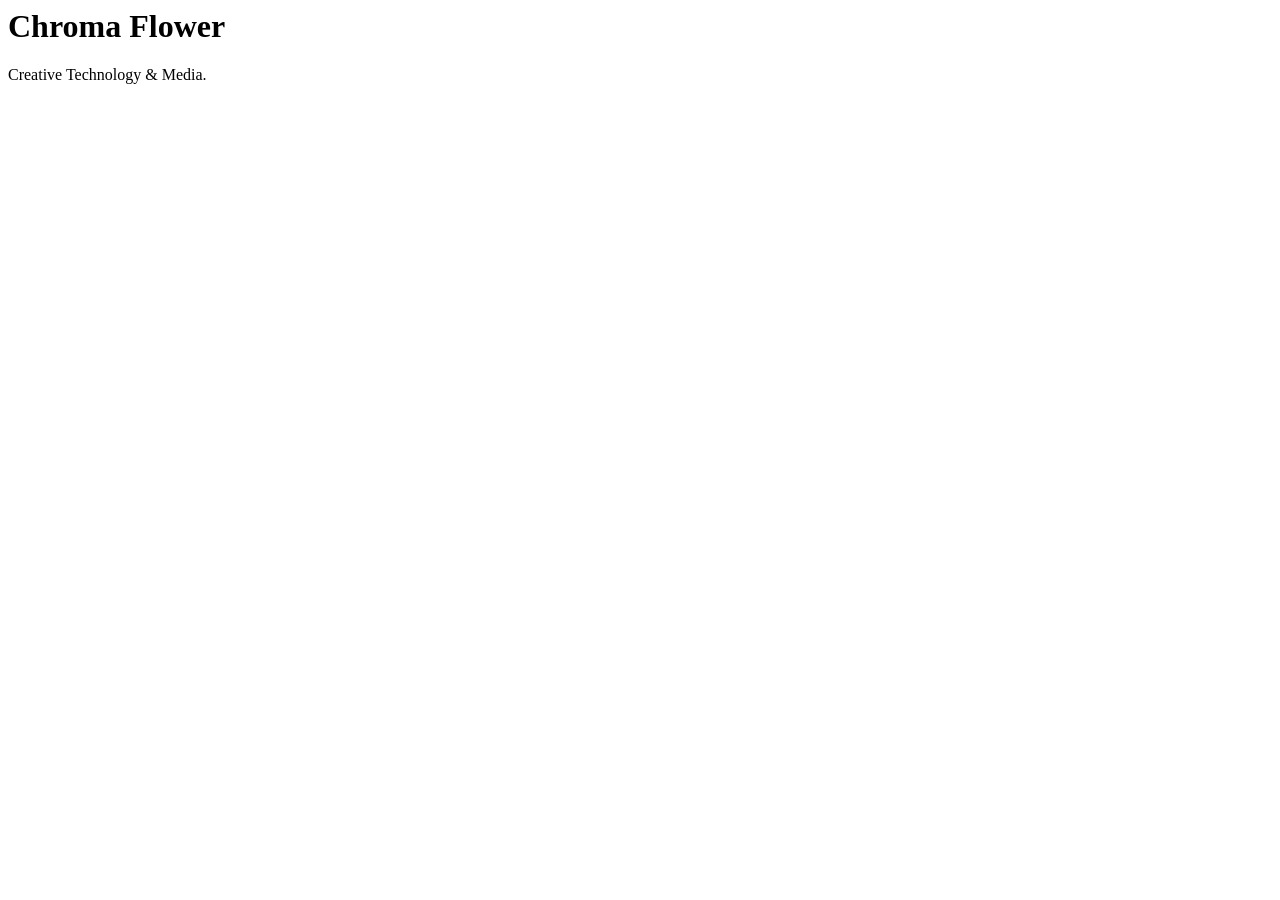
==== index.html @ 75f518b6 "Add files via upload" ====
<head>
  <meta charset="UTF-8">
  <meta name="viewport" content="width=device-width, initial-scale=1.0">
  <title>Chroma Flower</title>
  <link rel="icon" href="assets/images/favicon.ico">
  <link rel="stylesheet" href="css/style.css">
</head>

<body>

  <main>
    <h1>Chroma Flower</h1>
    <p>Creative Technology & Media.</p>
  </main>

  <script src="js/main.js"></script>
</body>
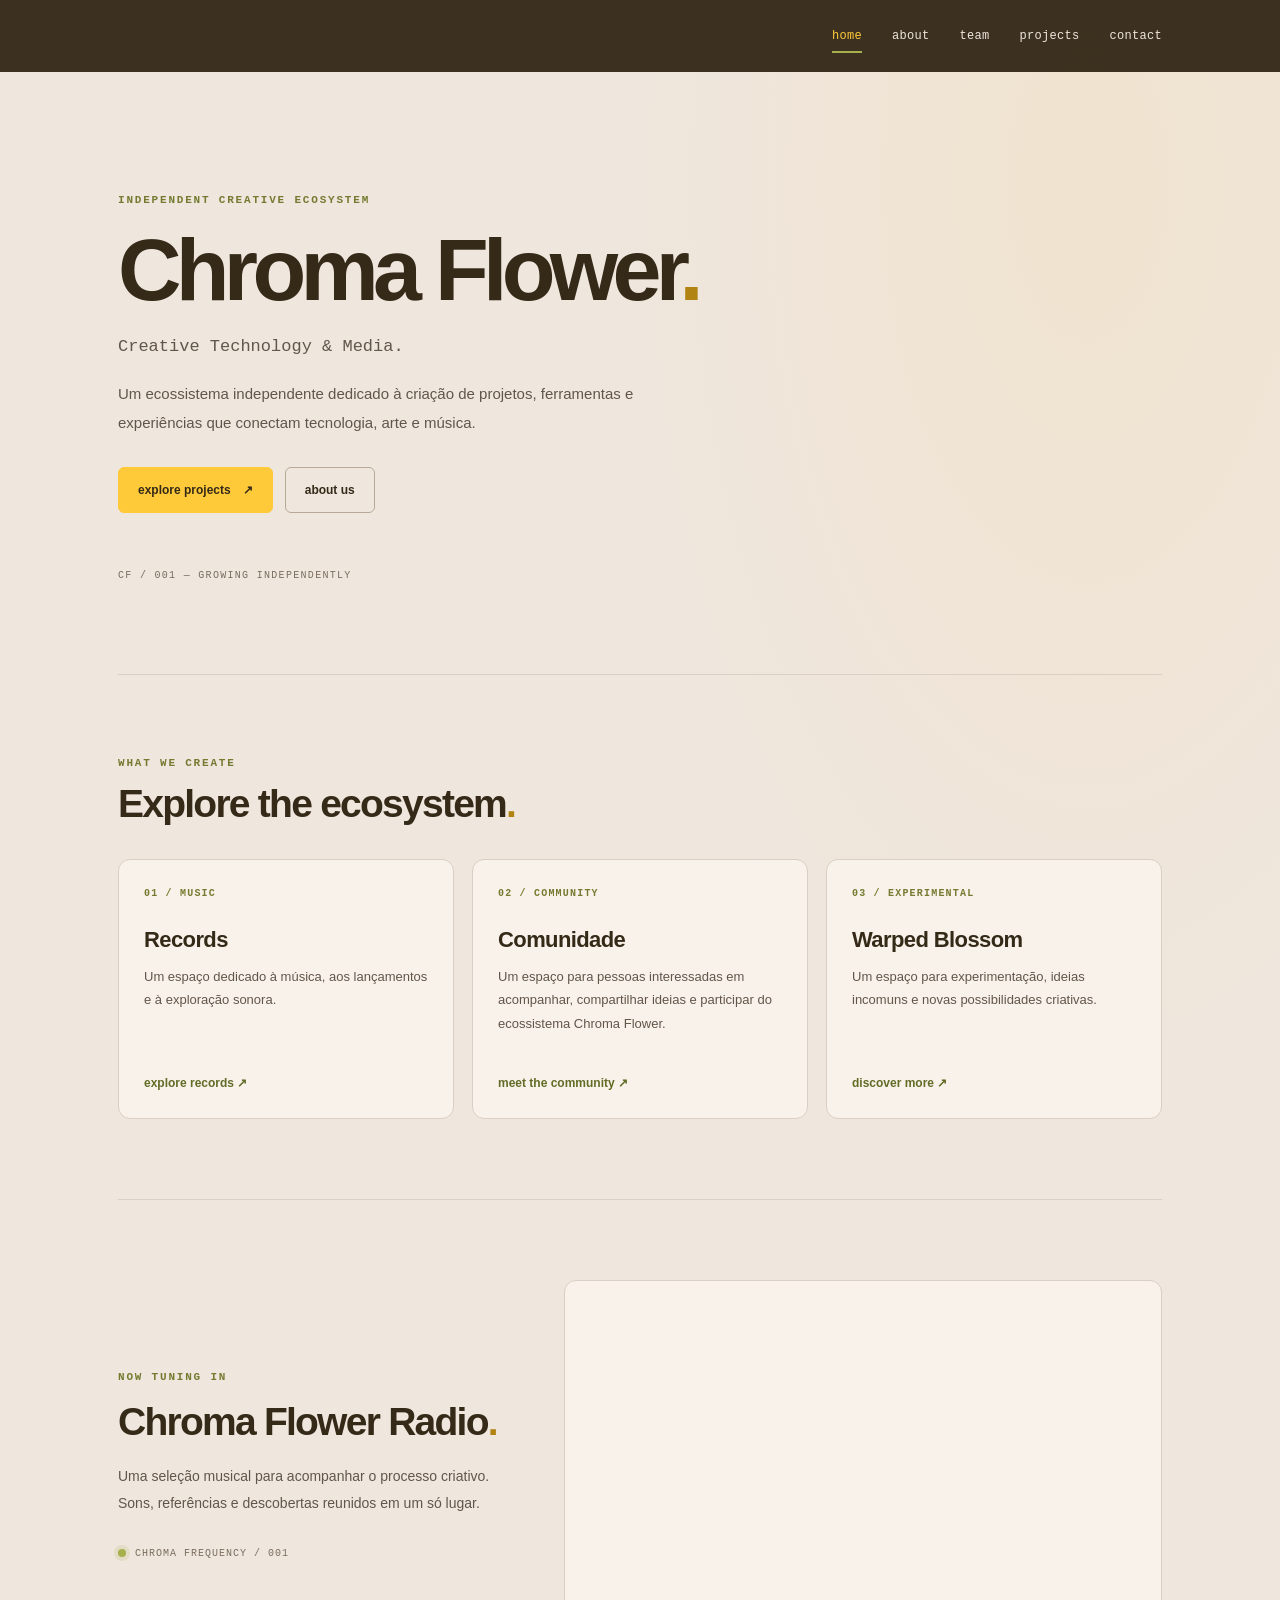
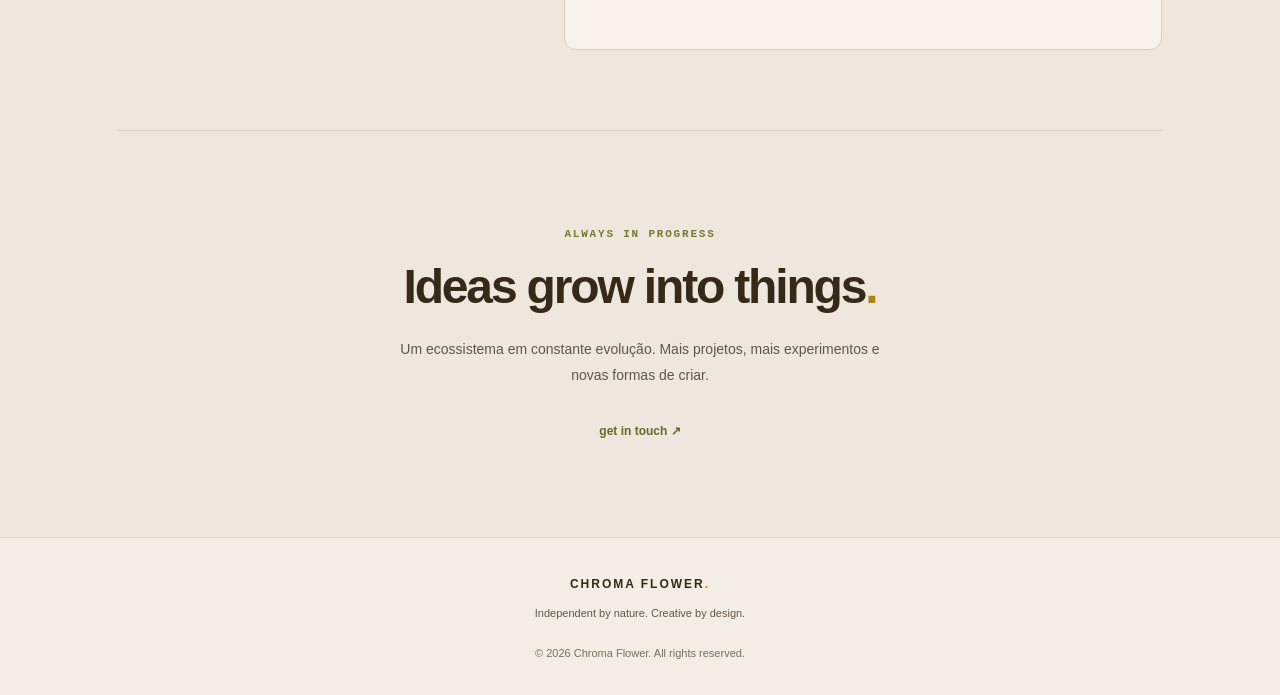
==== commit 097aaa31: "Add files via upload" ====
--- a/index.html
+++ b/index.html
@@ -1,17 +1,235 @@
+
+<!DOCTYPE html>
+<html lang="pt-BR">
+
 <head>
   <meta charset="UTF-8">
   <meta name="viewport" content="width=device-width, initial-scale=1.0">
+
+  <meta
+    name="description"
+    content="Chroma Flower — um ecossistema independente de tecnologia criativa, música, design e experimentação digital."
+  >
+
+  <meta name="theme-color" content="#111210">
+
   <title>Chroma Flower</title>
-  <link rel="icon" href="assets/images/favicon.ico">
-  <link rel="stylesheet" href="css/style.css">
+
+  <link rel="icon" href="assets/img/favicon.ico">
+  <link rel="stylesheet" href="style.css">
+
 </head>
 
 <body>
 
+  <!-- Header -->
+  <header class="header">
+    <nav class="header-nav" aria-label="Navegação principal">
+
+      <a href="index.html" aria-current="page">home</a>
+      <a href="pages/about.html">about</a>
+      <a href="pages/team.html">team</a>
+      <a href="pages/projects.html">projects</a>
+      <a href="pages/contact.html">contact</a>
+
+    </nav>
+  </header>
+
   <main>
-    <h1>Chroma Flower</h1>
-    <p>Creative Technology & Media.</p>
+
+    <!-- Hero -->
+    <section class="hero" aria-labelledby="hero-title">
+
+      <p class="eyebrow">
+        INDEPENDENT CREATIVE ECOSYSTEM
+      </p>
+
+      <h1 id="hero-title">
+        Chroma Flower<span class="accent">.</span>
+      </h1>
+
+      <p class="hero-subtitle">
+        Creative Technology & Media.
+      </p>
+
+      <p class="hero-description">
+        Um ecossistema independente dedicado à criação de projetos,
+        ferramentas e experiências que conectam tecnologia, arte e música.
+      </p>
+
+      <div class="hero-actions">
+
+        <a class="button button-primary" href="pages/projects.html">
+          explore projects <span aria-hidden="true">↗</span>
+        </a>
+
+        <a class="button button-secondary" href="pages/about.html">
+          about us
+        </a>
+
+      </div>
+
+      <p class="hero-index">
+        CF / 001 — GROWING INDEPENDENTLY
+      </p>
+
+    </section>
+
+
+    <!-- Featured projects -->
+    <section class="projects-section" aria-labelledby="projects-title">
+
+      <div class="section-heading">
+
+        <div>
+          <p class="eyebrow">WHAT WE CREATE</p>
+          <h2 id="projects-title">Explore the ecosystem<span class="accent">.</span></h2>
+        </div>
+
+      </div>
+
+
+      <div class="project-grid">
+
+        <!-- Records -->
+        <article class="project-card">
+
+          <p class="project-number">01 / MUSIC</p>
+
+          <h3>Records</h3>
+
+          <p>
+            Um espaço dedicado à música, aos lançamentos e à exploração sonora.
+          </p>
+
+          <a href="pages/records.html" class="project-link">
+            explore records ↗
+          </a>
+
+        </article>
+
+
+        <!-- Community -->
+        <article class="project-card">
+
+          <p class="project-number">02 / COMMUNITY</p>
+
+          <h3>Comunidade</h3>
+
+          <p>
+            Um espaço para pessoas interessadas em acompanhar, compartilhar
+            ideias e participar do ecossistema Chroma Flower.
+          </p>
+
+          <a href="pages/community.html" class="project-link">
+            meet the community ↗
+          </a>
+
+        </article>
+
+
+        <!-- Warped Blossom -->
+        <article class="project-card">
+
+          <p class="project-number">03 / EXPERIMENTAL</p>
+
+          <h3>Warped Blossom</h3>
+
+          <p>
+            Um espaço para experimentação, ideias incomuns e novas
+            possibilidades criativas.
+          </p>
+
+          <a href="pages/warped-blossom.html" class="project-link">
+            discover more ↗
+          </a>
+
+        </article>
+
+      </div>
+
+    </section>
+
+
+    <!-- Chroma Flower Radio -->
+    <section class="radio-section" id="radio" aria-labelledby="radio-title">
+
+      <div class="radio-info">
+
+        <p class="eyebrow">NOW TUNING IN</p>
+
+        <h2 id="radio-title">
+          Chroma Flower Radio<span class="accent">.</span>
+        </h2>
+
+        <p>
+          Uma seleção musical para acompanhar o processo criativo.
+          Sons, referências e descobertas reunidos em um só lugar.
+        </p>
+
+        <p class="radio-status">
+          <span class="status-indicator" aria-hidden="true"></span>
+          CHROMA FREQUENCY / 001
+        </p>
+
+      </div>
+
+      <div class="radio-player">
+
+        <iframe
+          title="Playlist Chroma Flower Radio no Spotify"
+          src="https://open.spotify.com/embed/playlist/3YrA1XNUunXgZPI41NDN0v?utm_source=generator"
+          width="100%"
+          height="352"
+          style="border: 0; border-radius: 12px;"
+          allow="autoplay; clipboard-write; encrypted-media; fullscreen; picture-in-picture"
+          loading="lazy"
+          allowfullscreen>
+        </iframe>
+
+      </div>
+
+    </section>
+
+
+    <!-- Closing statement -->
+    <section class="closing-section">
+
+      <p class="eyebrow">ALWAYS IN PROGRESS</p>
+
+      <h2>
+        Ideas grow into things<span class="accent">.</span>
+      </h2>
+
+      <p>
+        Um ecossistema em constante evolução. Mais projetos, mais
+        experimentos e novas formas de criar.
+      </p>
+
+      <a class="text-link" href="pages/contact.html">
+        get in touch ↗
+      </a>
+
+    </section>
+
   </main>
 
+  <footer class="footer">
+
+    <a class="footer-brand" href="index.html">
+      CHROMA FLOWER<span class="accent">.</span>
+    </a>
+
+    <p>Independent by nature. Creative by design.</p>
+
+    <p class="footer-copy">
+      © 2026 Chroma Flower. All rights reserved.
+    </p>
+
+  </footer>
+
+
   <script src="js/main.js"></script>
-</body>+
+</body>
+</html>
--- a/style.css
+++ b/style.css
@@ -0,0 +1,790 @@
+
+:root {
+  color-scheme: light;
+
+  /* Brand palette */
+  --bg: #EFE6DE;
+  --surface: #F8F2EA;
+  --surface-hover: #F2D98D;
+
+  --yellow: #FFCA39;
+  --orange: #FFAF59;
+  --olive: #A5B04B;
+  --soft-yellow: #F2D98D;
+  --petal: #EFE6DE;
+
+  /* Typography */
+  --text: #352A18;
+  --muted: #62564B;
+  --subtle: #7A6D5E;
+
+  /* Interface */
+  --border: #D9CFC4;
+  --border-strong: #B9AA95;
+
+  /* Layout */
+  --container: 1100px;
+  --page-padding: 28px;
+
+  /* Shape */
+  --radius-sm: 6px;
+  --radius-md: 12px;
+  --radius-lg: 18px;
+
+  /* Motion */
+  --transition: 180ms ease;
+}
+
+
+/* 02. Reset and base */
+
+* {
+  box-sizing: border-box;
+}
+
+html {
+  scroll-behavior: smooth;
+  scroll-padding-top: 90px;
+}
+
+body {
+  min-width: 320px;
+  margin: 0;
+
+  background:
+    radial-gradient(
+      ellipse at 85% 8%,
+      rgba(255, 202, 57, 0.09),
+      transparent 32%
+    ),
+    var(--bg);
+
+  color: var(--text);
+
+  font-family:
+    Inter,
+    "Segoe UI",
+    Arial,
+    sans-serif;
+
+  font-size: 15px;
+  line-height: 1.7;
+
+  -webkit-font-smoothing: antialiased;
+  text-rendering: optimizeLegibility;
+}
+
+::selection {
+  background: var(--yellow);
+  color: var(--text);
+}
+
+img,
+svg,
+iframe {
+  max-width: 100%;
+}
+
+img {
+  display: block;
+  height: auto;
+}
+
+a {
+  color: inherit;
+  text-decoration: none;
+}
+
+a:focus-visible {
+  outline: 3px solid var(--olive);
+  outline-offset: 5px;
+  border-radius: 3px;
+}
+
+button,
+input,
+textarea,
+select {
+  font: inherit;
+}
+
+button,
+a {
+  -webkit-tap-highlight-color: transparent;
+}
+
+h1,
+h2,
+h3,
+p {
+  overflow-wrap: break-word;
+}
+
+h1,
+h2,
+h3 {
+  color: var(--text);
+}
+
+h1,
+h2,
+h3,
+p {
+  margin-top: 0;
+}
+
+.accent {
+  color: #B18313;
+}
+
+
+/* 03. Header and navigation */
+
+.header {
+  position: sticky;
+  top: 0;
+  z-index: 100;
+  background: rgba(53, 42, 24, 0.96);
+  backdrop-filter: blur(12px);
+  border-bottom: none;
+}
+
+.header-nav {
+  width: min(100%, var(--container));
+  min-height: 72px;
+
+  margin-inline: auto;
+  padding: 12px var(--page-padding);
+
+  display: flex;
+  align-items: center;
+  justify-content: flex-end;
+  flex-wrap: wrap;
+  gap: 8px 30px;
+}
+
+.header-nav a {
+  position: relative;
+
+  padding: 7px 0;
+
+  color: var(--muted);
+  font-family: monospace;
+  font-size: 12px;
+  letter-spacing: 0.3px;
+
+  transition: color var(--transition);
+}
+
+.header-nav a::after {
+  content: "";
+
+  position: absolute;
+  left: 0;
+  bottom: 0;
+
+  width: 100%;
+  height: 2px;
+
+  background: var(--olive);
+
+  transform: scaleX(0);
+  transform-origin: left;
+
+  transition: transform var(--transition);
+}
+
+.header-nav a:hover,
+.header-nav a[aria-current="page"] {
+  color: var(--text);
+}
+
+.header-nav a:hover::after,
+.header-nav a[aria-current="page"]::after {
+  transform: scaleX(1);
+}
+
+.header-nav a {
+  color: #EFE6DE;
+  transition: color 180ms ease;
+}
+
+.header-nav a:hover,
+.header-nav a[aria-current="page"] {
+  color: #FFCA39;
+}
+
+
+/* 04. Main layout */
+
+main {
+  width: min(100%, var(--container));
+  margin-inline: auto;
+  padding-inline: var(--page-padding);
+}
+
+.eyebrow {
+  margin-bottom: 14px;
+
+  color: #747B30;
+  font-family: monospace;
+  font-size: 11px;
+  font-weight: 600;
+  letter-spacing: 1.8px;
+  line-height: 1.6;
+  text-transform: uppercase;
+}
+
+
+/* 05. Hero */
+
+.hero {
+  position: relative;
+  isolation: isolate;
+
+  padding: 120px 0 90px;
+
+  border-bottom: 1px solid var(--border);
+}
+
+.hero h1 {
+  max-width: 850px;
+  margin: 14px 0 18px;
+
+  font-size: clamp(44px, 8vw, 88px);
+  font-weight: 750;
+  line-height: 1.04;
+  letter-spacing: -0.065em;
+}
+
+.hero-subtitle {
+  margin-bottom: 18px;
+
+  color: var(--muted);
+  font-family: monospace;
+  font-size: clamp(14px, 2vw, 17px);
+}
+
+.hero-description {
+  max-width: 570px;
+  margin-bottom: 0;
+
+  color: var(--muted);
+  font-size: 15px;
+  line-height: 1.9;
+}
+
+.hero-actions {
+  display: flex;
+  flex-wrap: wrap;
+  align-items: center;
+  gap: 12px;
+
+  margin-top: 30px;
+}
+
+.hero-index {
+  margin: 54px 0 0;
+
+  color: var(--subtle);
+  font-family: monospace;
+  font-size: 10px;
+  letter-spacing: 1.3px;
+}
+
+
+/* 06. Buttons */
+
+.button {
+  display: inline-flex;
+  align-items: center;
+  justify-content: center;
+  gap: 12px;
+
+  min-height: 46px;
+  padding: 11px 19px;
+
+  border: 1px solid var(--border-strong);
+  border-radius: var(--radius-sm);
+
+  font-size: 12px;
+  font-weight: 600;
+  line-height: 1.4;
+
+  transition:
+    background var(--transition),
+    color var(--transition),
+    border-color var(--transition),
+    transform var(--transition);
+}
+
+.button-primary {
+  background: var(--yellow);
+  color: var(--text);
+  border-color: var(--yellow);
+}
+
+.button-primary:hover {
+  background: var(--orange);
+  border-color: var(--orange);
+  transform: translateY(-2px);
+}
+
+.button-secondary {
+  background: transparent;
+  color: var(--text);
+}
+
+.button-secondary:hover {
+  background: var(--surface);
+  border-color: var(--olive);
+  transform: translateY(-2px);
+}
+
+
+/* 07. Section headings */
+
+.projects-section {
+  padding: 80px 0;
+  border-bottom: 1px solid var(--border);
+}
+
+.section-heading {
+  display: flex;
+  align-items: flex-end;
+  justify-content: space-between;
+  gap: 24px;
+
+  margin-bottom: 32px;
+}
+
+.section-heading .eyebrow {
+  margin-bottom: 8px;
+}
+
+.section-heading h2,
+.radio-info h2,
+.closing-section h2 {
+  margin: 0;
+
+  font-size: clamp(27px, 4vw, 39px);
+  font-weight: 700;
+  line-height: 1.2;
+  letter-spacing: -0.045em;
+}
+
+
+/* 08. Project cards */
+
+.project-grid {
+  display: grid;
+  grid-template-columns: repeat(3, minmax(0, 1fr));
+  gap: 18px;
+}
+
+.project-card {
+  position: relative;
+
+  display: flex;
+  flex-direction: column;
+  align-items: flex-start;
+
+  min-width: 0;
+  min-height: 260px;
+  padding: 25px;
+
+  background: var(--surface);
+  border: 1px solid var(--border);
+  border-radius: var(--radius-md);
+
+  transition:
+    background var(--transition),
+    border-color var(--transition),
+    box-shadow var(--transition),
+    transform var(--transition);
+}
+
+.project-card:hover {
+  background: var(--surface-hover);
+  border-color: var(--olive);
+
+  box-shadow: 0 12px 28px rgba(53, 42, 24, 0.06);
+
+  transform: translateY(-4px);
+}
+
+.project-number {
+  margin-bottom: 24px;
+
+  color: #747B30;
+  font-family: monospace;
+  font-size: 10px;
+  font-weight: 600;
+  letter-spacing: 1.2px;
+}
+
+.project-card h3 {
+  margin-bottom: 10px;
+
+  font-size: 22px;
+  font-weight: 700;
+  line-height: 1.3;
+  letter-spacing: -0.6px;
+}
+
+.project-card > p:not(.project-number) {
+  margin-bottom: 18px;
+
+  color: var(--muted);
+  font-size: 13px;
+  line-height: 1.8;
+}
+
+.project-link {
+  display: inline-flex;
+  align-items: center;
+  gap: 7px;
+
+  margin-top: auto;
+  padding-top: 12px;
+
+  color: #626C27;
+  font-size: 12px;
+  font-weight: 700;
+
+  transition:
+    color var(--transition),
+    gap var(--transition);
+}
+
+.project-link:hover {
+  color: #815019;
+  gap: 11px;
+}
+
+
+/* 09. Text links */
+
+.text-link {
+  display: inline-flex;
+  align-items: center;
+  gap: 8px;
+
+  color: #626C27;
+  font-size: 12px;
+  font-weight: 700;
+
+  transition:
+    color var(--transition),
+    gap var(--transition);
+}
+
+.text-link:hover {
+  color: #815019;
+  gap: 12px;
+}
+
+
+/* 10. Chroma Flower Radio */
+
+.radio-section {
+  display: grid;
+  grid-template-columns: minmax(0, 0.8fr) minmax(0, 1.2fr);
+  align-items: center;
+  gap: 48px;
+
+  padding: 80px 0;
+
+  border-bottom: 1px solid var(--border);
+}
+
+.radio-info .eyebrow {
+  margin-bottom: 12px;
+}
+
+.radio-info h2 {
+  max-width: 400px;
+}
+
+.radio-info > p:not(.eyebrow, .radio-status) {
+  max-width: 390px;
+  margin-top: 18px;
+  margin-bottom: 0;
+
+  color: var(--muted);
+  font-size: 14px;
+  line-height: 1.9;
+}
+
+.radio-player {
+  min-width: 0;
+  overflow: hidden;
+
+  padding: 8px;
+
+  background: var(--surface);
+  border: 1px solid var(--border);
+  border-radius: var(--radius-md);
+}
+
+.radio-player iframe {
+  display: block;
+  width: 100%;
+  max-width: 100%;
+  border-radius: var(--radius-sm);
+}
+
+.radio-status {
+  display: flex;
+  align-items: center;
+  flex-wrap: wrap;
+  gap: 9px;
+
+  margin-top: 28px;
+  margin-bottom: 0;
+
+  color: var(--subtle);
+  font-family: monospace;
+  font-size: 10px;
+  letter-spacing: 1px;
+}
+
+.status-indicator {
+  width: 8px;
+  height: 8px;
+  flex: 0 0 8px;
+
+  background: var(--olive);
+  border-radius: 50%;
+
+  box-shadow: 0 0 0 4px rgba(165, 176, 75, 0.16);
+}
+
+
+/* 11. Closing section */
+
+.closing-section {
+  position: relative;
+
+  padding: 95px 16px;
+  text-align: center;
+}
+
+.closing-section .eyebrow {
+  margin-bottom: 14px;
+}
+
+.closing-section h2 {
+  max-width: 750px;
+  margin-inline: auto;
+
+  font-size: clamp(30px, 5vw, 48px);
+}
+
+.closing-section > p:not(.eyebrow) {
+  max-width: 480px;
+  margin: 20px auto 28px;
+
+  color: var(--muted);
+  font-size: 14px;
+  line-height: 1.9;
+}
+
+
+/* 12. Footer */
+
+.footer {
+  padding: 32px var(--page-padding);
+
+  background: rgba(248, 242, 234, 0.65);
+  border-top: 1px solid var(--border);
+
+  text-align: center;
+}
+
+.footer-brand {
+  font-size: 12px;
+  font-weight: 800;
+  letter-spacing: 2px;
+}
+
+.footer p {
+  margin: 8px 0 0;
+
+  color: var(--muted);
+  font-size: 11px;
+}
+
+.footer-copy {
+  margin-top: 22px !important;
+  color: var(--subtle) !important;
+}
+
+
+/* 13. Tablet */
+
+@media (max-width: 900px) {
+  :root {
+    --page-padding: 24px;
+  }
+
+  .hero {
+    padding-top: 95px;
+    padding-bottom: 75px;
+  }
+
+  .project-grid {
+    grid-template-columns: repeat(2, minmax(0, 1fr));
+  }
+
+  .project-card:last-child:nth-child(odd) {
+    grid-column: 1 / -1;
+    min-height: 210px;
+  }
+
+  .radio-section {
+    gap: 28px;
+  }
+}
+
+
+/* 14. Mobile */
+
+@media (max-width: 600px) {
+  :root {
+    --page-padding: 18px;
+  }
+
+  .header-nav {
+    justify-content: center;
+    gap: 4px 20px;
+    min-height: 62px;
+    padding-block: 12px;
+  }
+
+  .header-nav a {
+    font-size: 11px;
+  }
+
+  .hero {
+    padding-top: 76px;
+    padding-bottom: 60px;
+  }
+
+  .hero::before {
+    top: 55px;
+    right: 2%;
+    opacity: 0.65;
+  }
+
+  .hero h1 {
+    max-width: 100%;
+    font-size: clamp(42px, 11vw, 62px);
+    letter-spacing: -0.06em;
+  }
+
+  .hero-description {
+    font-size: 14px;
+  }
+
+  .hero-index {
+    margin-top: 40px;
+    font-size: 9px;
+  }
+
+  .projects-section {
+    padding: 60px 0;
+  }
+
+  .section-heading {
+    align-items: flex-start;
+    flex-direction: column;
+    gap: 15px;
+
+    margin-bottom: 24px;
+  }
+
+  .project-grid {
+    grid-template-columns: 1fr;
+    gap: 14px;
+  }
+
+  .project-card,
+  .project-card:last-child:nth-child(odd) {
+    grid-column: auto;
+    min-height: 220px;
+    padding: 23px;
+  }
+
+  .radio-section {
+    grid-template-columns: minmax(0, 1fr);
+    gap: 25px;
+
+    padding: 60px 0;
+  }
+
+  .radio-info h2 {
+    font-size: 32px;
+  }
+
+  .radio-player {
+    padding: 6px;
+  }
+
+  .radio-player iframe {
+    height: 352px;
+  }
+
+  .closing-section {
+    padding: 70px 0;
+  }
+
+  .footer {
+    padding: 28px 18px;
+  }
+}
+
+
+/* 15. Small mobile */
+
+@media (max-width: 360px) {
+  .header-nav {
+    gap: 4px 14px;
+  }
+
+  .header-nav a {
+    font-size: 10px;
+  }
+
+  .hero-actions {
+    align-items: stretch;
+    flex-direction: column;
+  }
+
+  .button {
+    width: 100%;
+  }
+
+  .project-card h3 {
+    font-size: 20px;
+  }
+}
+
+
+/* 16. Reduced motion accessibility */
+
+@media (prefers-reduced-motion: reduce) {
+  html {
+    scroll-behavior: auto;
+  }
+
+  *,
+  *::before,
+  *::after {
+    scroll-behavior: auto !important;
+    animation-duration: 0.01ms !important;
+    animation-iteration-count: 1 !important;
+    transition-duration: 0.01ms !important;
+  }
+}
+
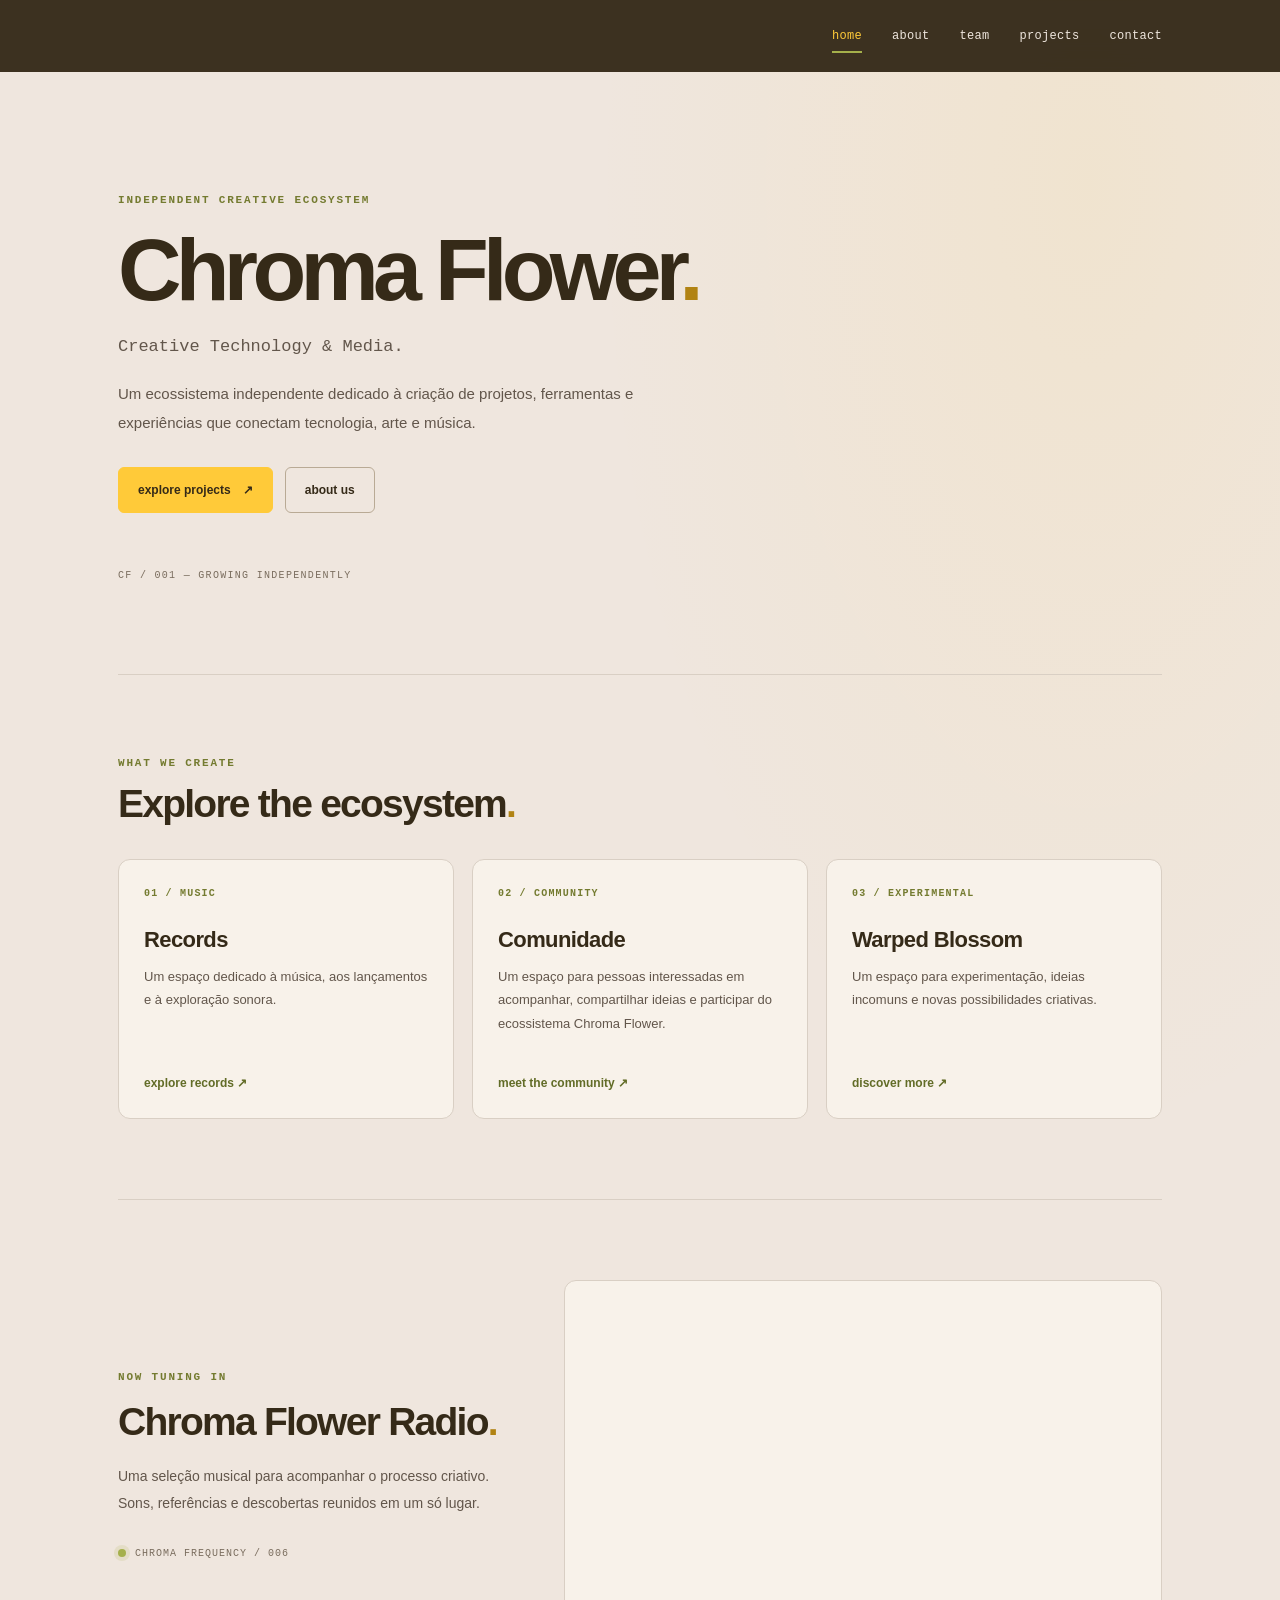
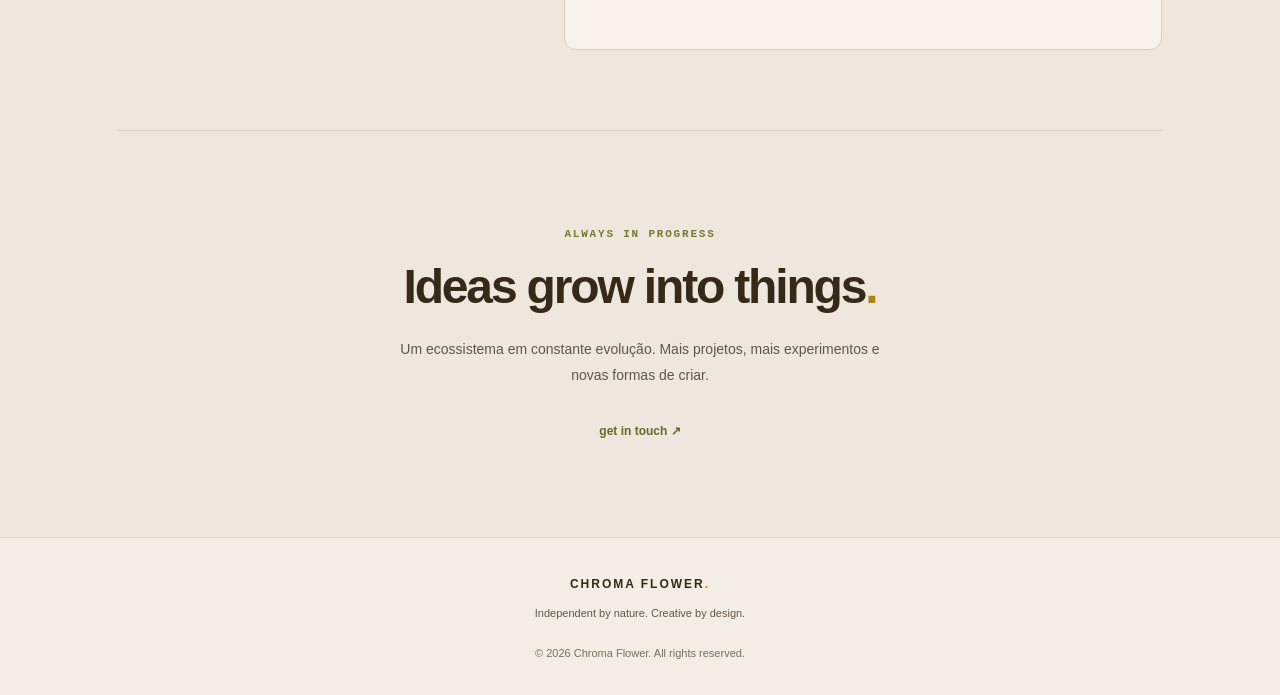
==== commit ee3da990: "Add files via upload" ====
--- a/index.html
+++ b/index.html
@@ -1,4 +1,3 @@
-
 <!DOCTYPE html>
 <html lang="pt-BR">
 
@@ -13,7 +12,7 @@
 
   <meta name="theme-color" content="#111210">
 
-  <title>Chroma Flower</title>
+  <title>chroma flower</title>
 
   <link rel="icon" href="assets/img/favicon.ico">
   <link rel="stylesheet" href="style.css">
@@ -121,7 +120,7 @@
             ideias e participar do ecossistema Chroma Flower.
           </p>
 
-          <a href="pages/community.html" class="project-link">
+          <a href="https://discord.gg/rQWR58uDZa" class="project-link">
             meet the community ↗
           </a>
 
@@ -140,7 +139,7 @@
             possibilidades criativas.
           </p>
 
-          <a href="pages/warped-blossom.html" class="project-link">
+          <a href="https://sandwiche.me/warpedblossom" class="project-link">
             discover more ↗
           </a>
 
@@ -169,7 +168,7 @@
 
         <p class="radio-status">
           <span class="status-indicator" aria-hidden="true"></span>
-          CHROMA FREQUENCY / 001
+          CHROMA FREQUENCY / 006
         </p>
 
       </div>
@@ -232,4 +231,4 @@
   <script src="js/main.js"></script>
 
 </body>
-</html>
+</html>
--- a/style.css
+++ b/style.css
@@ -373,6 +373,12 @@
   letter-spacing: -0.045em;
 }
 
+.section-divider {
+  border: none;
+  border-top: 1px solid #D9CFC4;
+  margin: 40px 0;
+}
+
 
 /* 08. Project cards */
 
@@ -788,3 +794,128 @@
   }
 }
 
+/*TEAM SECTION*/
+
+.team-section {
+  max-width: 900px;
+  margin: 0 auto;
+  padding: 70px 28px;
+}
+
+.team-intro {
+  max-width: 600px;
+  margin-bottom: 32px;
+  color: var(--muted);
+  line-height: 1.8;
+}
+
+
+/* Grid: 2 colunas */
+
+.team-grid {
+  display: grid;
+  grid-template-columns: repeat(2, minmax(0, 1fr));
+  gap: 24px;
+  margin-top: 32px;
+  align-items: stretch;
+}
+
+
+/* Card individual */
+
+.team-card {
+  display: flex;
+  flex-direction: column;
+  overflow: hidden;
+  background: var(--surface);
+  border: 1px solid var(--border);
+  border-radius: var(--radius-md);
+  transition:
+    transform var(--transition),
+    border-color var(--transition);
+}
+
+.team-card:hover {
+  transform: translateY(-3px);
+  border-color: var(--border-strong);
+}
+
+
+/* Foto menor e centralizada */
+
+.team-photo {
+  width: 140px;
+  height: 140px;
+  margin: 24px auto 0;
+  overflow: hidden;
+  border-radius: 10px;
+  background: var(--soft-yellow);
+}
+
+.team-photo img {
+  display: block;
+  width: 100%;
+  height: 100%;
+  object-fit: cover;
+}
+
+
+/* Informações do membro */
+
+.team-info {
+  padding: 20px 24px 24px;
+}
+
+.team-info .eyebrow {
+  margin-bottom: 10px;
+  font-size: 0.7rem;
+  letter-spacing: 0.08em;
+}
+
+.team-info h3 {
+  margin: 0 0 8px;
+  color: var(--text);
+  font-size: 1.4rem;
+  line-height: 1.3;
+}
+
+.team-role {
+  margin: 0 0 8px;
+  color: var(--olive);
+  font-size: 0.9rem;
+  font-weight: 600;
+}
+
+.team-age {
+  margin: 0 0 14px;
+  color: var(--muted);
+  font-size: 0.85rem;
+}
+
+.team-description {
+  margin: 0;
+  color: var(--muted);
+  font-size: 0.9rem;
+  line-height: 1.7;
+}
+
+@media (max-width: 600px) {
+  .team-section {
+    padding: 48px 20px;
+  }
+
+  .team-grid {
+    grid-template-columns: 1fr;
+    gap: 20px;
+  }
+
+  .team-photo {
+    width: 120px;
+    height: 120px;
+    margin-top: 20px;
+  }
+
+  .team-info {
+    padding: 18px 20px 22px;
+  }
+}
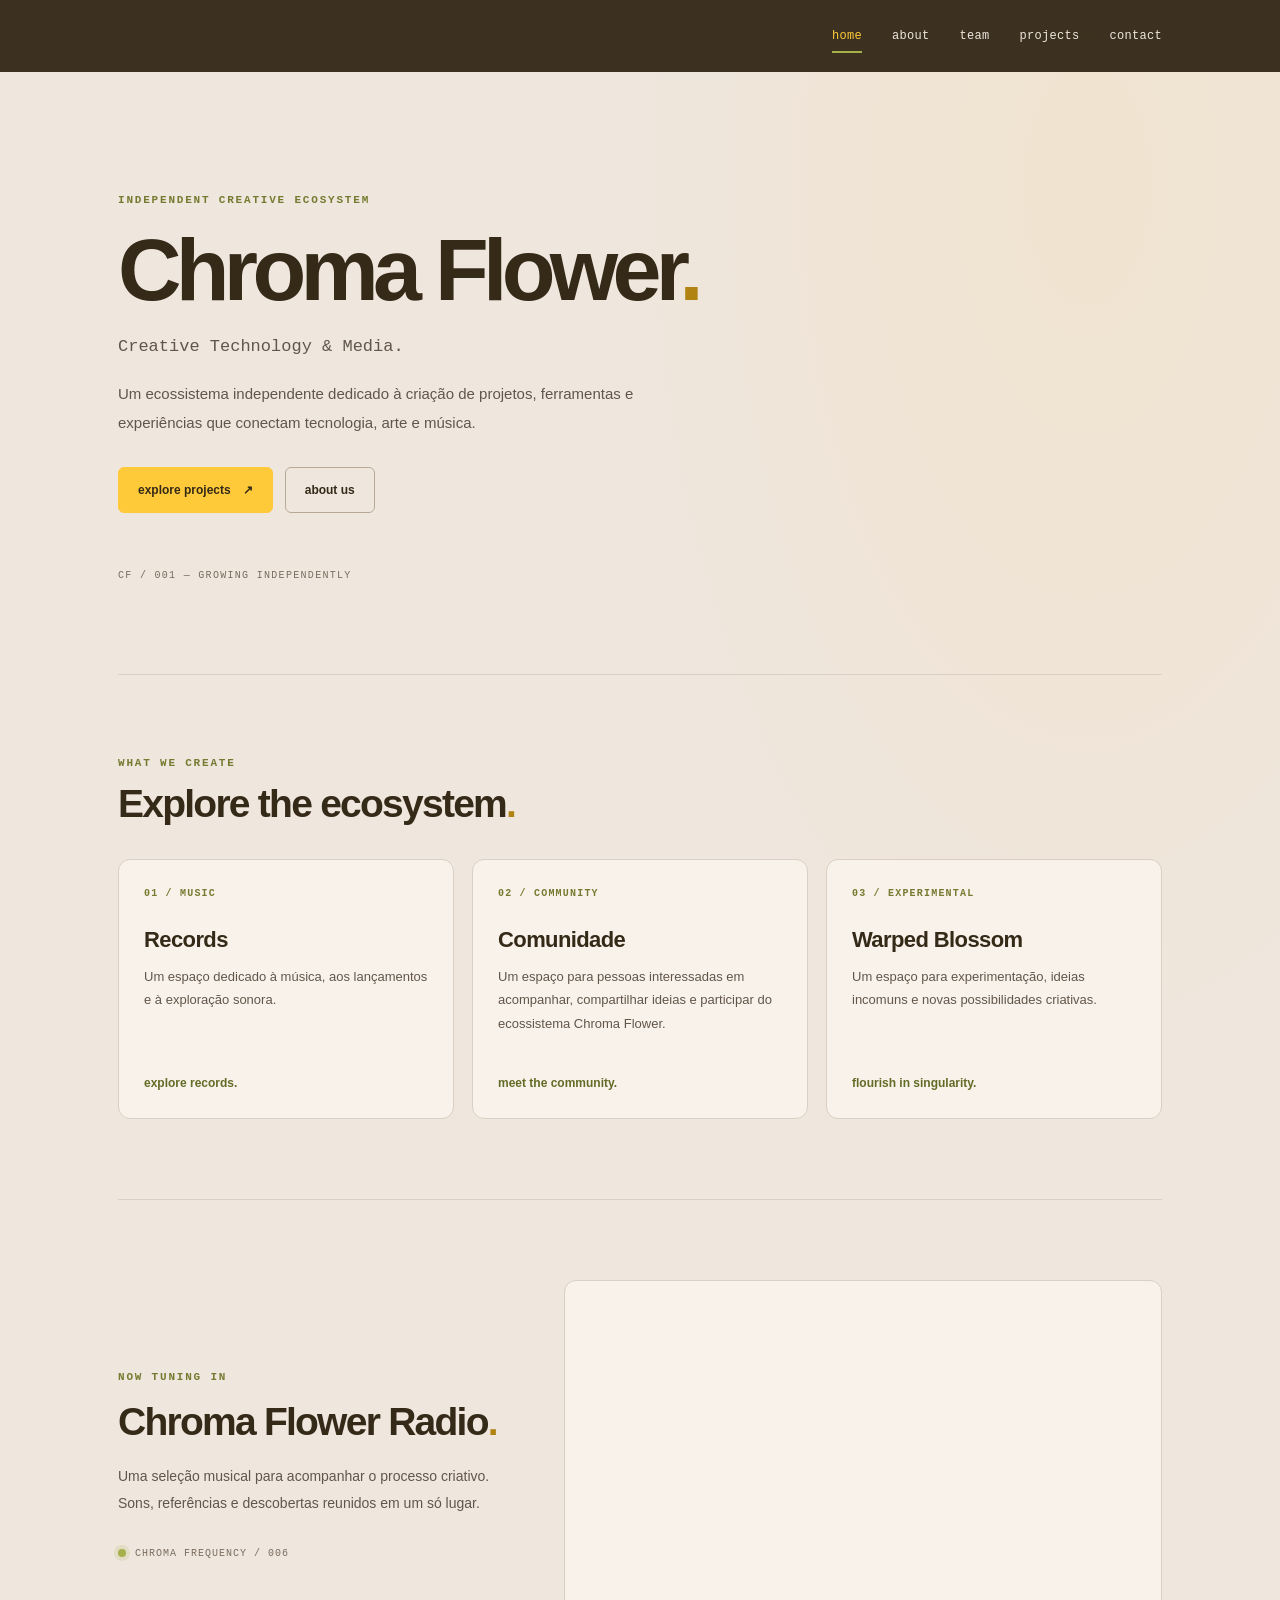
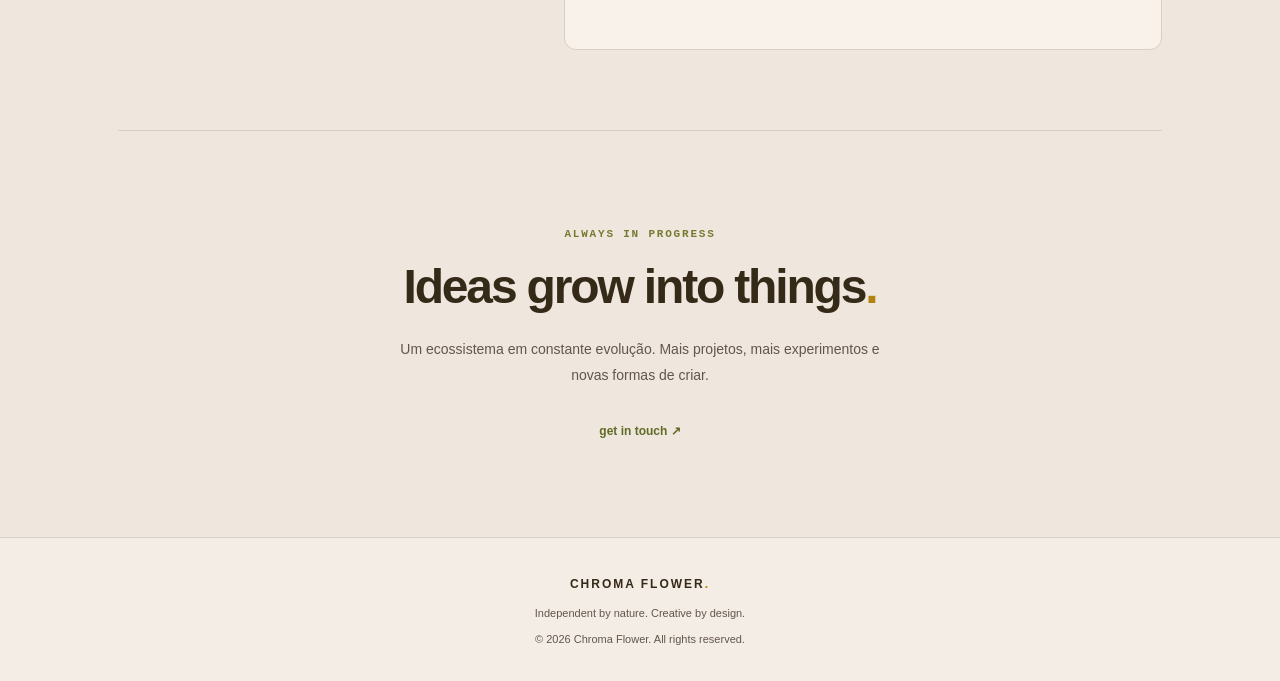
==== commit b74ed336: "Add files via upload" ====
--- a/index.html
+++ b/index.html
@@ -101,9 +101,7 @@
             Um espaço dedicado à música, aos lançamentos e à exploração sonora.
           </p>
 
-          <a href="pages/records.html" class="project-link">
-            explore records ↗
-          </a>
+          <a href="pages/records.html" class="project-link">explore records.</a>
 
         </article>
 
@@ -120,9 +118,7 @@
             ideias e participar do ecossistema Chroma Flower.
           </p>
 
-          <a href="https://discord.gg/rQWR58uDZa" class="project-link">
-            meet the community ↗
-          </a>
+          <a href="https://discord.gg/rQWR58uDZa" class="project-link">meet the community.</a>
 
         </article>
 
@@ -139,9 +135,7 @@
             possibilidades criativas.
           </p>
 
-          <a href="https://sandwiche.me/warpedblossom" class="project-link">
-            discover more ↗
-          </a>
+          <a href="https://sandwiche.me/warpedblossom" class="project-link">flourish in singularity.</a>
 
         </article>
 
--- a/style.css
+++ b/style.css
@@ -1,921 +1,997 @@
-
-:root {
-  color-scheme: light;
-
-  /* Brand palette */
-  --bg: #EFE6DE;
-  --surface: #F8F2EA;
-  --surface-hover: #F2D98D;
-
-  --yellow: #FFCA39;
-  --orange: #FFAF59;
-  --olive: #A5B04B;
-  --soft-yellow: #F2D98D;
-  --petal: #EFE6DE;
-
-  /* Typography */
-  --text: #352A18;
-  --muted: #62564B;
-  --subtle: #7A6D5E;
-
-  /* Interface */
-  --border: #D9CFC4;
-  --border-strong: #B9AA95;
-
-  /* Layout */
-  --container: 1100px;
-  --page-padding: 28px;
-
-  /* Shape */
-  --radius-sm: 6px;
-  --radius-md: 12px;
-  --radius-lg: 18px;
-
-  /* Motion */
-  --transition: 180ms ease;
-}
-
-
-/* 02. Reset and base */
-
-* {
-  box-sizing: border-box;
-}
-
-html {
-  scroll-behavior: smooth;
-  scroll-padding-top: 90px;
-}
-
-body {
-  min-width: 320px;
-  margin: 0;
-
-  background:
-    radial-gradient(
-      ellipse at 85% 8%,
-      rgba(255, 202, 57, 0.09),
-      transparent 32%
-    ),
-    var(--bg);
-
-  color: var(--text);
-
-  font-family:
-    Inter,
-    "Segoe UI",
-    Arial,
-    sans-serif;
-
-  font-size: 15px;
-  line-height: 1.7;
-
-  -webkit-font-smoothing: antialiased;
-  text-rendering: optimizeLegibility;
-}
-
-::selection {
-  background: var(--yellow);
-  color: var(--text);
-}
-
-img,
-svg,
-iframe {
-  max-width: 100%;
-}
-
-img {
-  display: block;
-  height: auto;
-}
-
-a {
-  color: inherit;
-  text-decoration: none;
-}
-
-a:focus-visible {
-  outline: 3px solid var(--olive);
-  outline-offset: 5px;
-  border-radius: 3px;
-}
-
-button,
-input,
-textarea,
-select {
-  font: inherit;
-}
-
-button,
-a {
-  -webkit-tap-highlight-color: transparent;
-}
-
-h1,
-h2,
-h3,
-p {
-  overflow-wrap: break-word;
-}
-
-h1,
-h2,
-h3 {
-  color: var(--text);
-}
-
-h1,
-h2,
-h3,
-p {
-  margin-top: 0;
-}
-
-.accent {
-  color: #B18313;
-}
-
-
-/* 03. Header and navigation */
-
-.header {
-  position: sticky;
-  top: 0;
-  z-index: 100;
-  background: rgba(53, 42, 24, 0.96);
-  backdrop-filter: blur(12px);
-  border-bottom: none;
-}
-
-.header-nav {
-  width: min(100%, var(--container));
-  min-height: 72px;
-
-  margin-inline: auto;
-  padding: 12px var(--page-padding);
-
-  display: flex;
-  align-items: center;
-  justify-content: flex-end;
-  flex-wrap: wrap;
-  gap: 8px 30px;
-}
-
-.header-nav a {
-  position: relative;
-
-  padding: 7px 0;
-
-  color: var(--muted);
-  font-family: monospace;
-  font-size: 12px;
-  letter-spacing: 0.3px;
-
-  transition: color var(--transition);
-}
-
-.header-nav a::after {
-  content: "";
-
-  position: absolute;
-  left: 0;
-  bottom: 0;
-
-  width: 100%;
-  height: 2px;
-
-  background: var(--olive);
-
-  transform: scaleX(0);
-  transform-origin: left;
-
-  transition: transform var(--transition);
-}
-
-.header-nav a:hover,
-.header-nav a[aria-current="page"] {
-  color: var(--text);
-}
-
-.header-nav a:hover::after,
-.header-nav a[aria-current="page"]::after {
-  transform: scaleX(1);
-}
-
-.header-nav a {
-  color: #EFE6DE;
-  transition: color 180ms ease;
-}
-
-.header-nav a:hover,
-.header-nav a[aria-current="page"] {
-  color: #FFCA39;
-}
-
-
-/* 04. Main layout */
-
-main {
-  width: min(100%, var(--container));
-  margin-inline: auto;
-  padding-inline: var(--page-padding);
-}
-
-.eyebrow {
-  margin-bottom: 14px;
-
-  color: #747B30;
-  font-family: monospace;
-  font-size: 11px;
-  font-weight: 600;
-  letter-spacing: 1.8px;
-  line-height: 1.6;
-  text-transform: uppercase;
-}
-
-
-/* 05. Hero */
-
-.hero {
-  position: relative;
-  isolation: isolate;
-
-  padding: 120px 0 90px;
-
-  border-bottom: 1px solid var(--border);
-}
-
-.hero h1 {
-  max-width: 850px;
-  margin: 14px 0 18px;
-
-  font-size: clamp(44px, 8vw, 88px);
-  font-weight: 750;
-  line-height: 1.04;
-  letter-spacing: -0.065em;
-}
-
-.hero-subtitle {
-  margin-bottom: 18px;
-
-  color: var(--muted);
-  font-family: monospace;
-  font-size: clamp(14px, 2vw, 17px);
-}
-
-.hero-description {
-  max-width: 570px;
-  margin-bottom: 0;
-
-  color: var(--muted);
-  font-size: 15px;
-  line-height: 1.9;
-}
-
-.hero-actions {
-  display: flex;
-  flex-wrap: wrap;
-  align-items: center;
-  gap: 12px;
-
-  margin-top: 30px;
-}
-
-.hero-index {
-  margin: 54px 0 0;
-
-  color: var(--subtle);
-  font-family: monospace;
-  font-size: 10px;
-  letter-spacing: 1.3px;
-}
-
-
-/* 06. Buttons */
-
-.button {
-  display: inline-flex;
-  align-items: center;
-  justify-content: center;
-  gap: 12px;
-
-  min-height: 46px;
-  padding: 11px 19px;
-
-  border: 1px solid var(--border-strong);
-  border-radius: var(--radius-sm);
-
-  font-size: 12px;
-  font-weight: 600;
-  line-height: 1.4;
-
-  transition:
-    background var(--transition),
-    color var(--transition),
-    border-color var(--transition),
-    transform var(--transition);
-}
-
-.button-primary {
-  background: var(--yellow);
-  color: var(--text);
-  border-color: var(--yellow);
-}
-
-.button-primary:hover {
-  background: var(--orange);
-  border-color: var(--orange);
-  transform: translateY(-2px);
-}
-
-.button-secondary {
-  background: transparent;
-  color: var(--text);
-}
-
-.button-secondary:hover {
-  background: var(--surface);
-  border-color: var(--olive);
-  transform: translateY(-2px);
-}
-
-
-/* 07. Section headings */
-
-.projects-section {
-  padding: 80px 0;
-  border-bottom: 1px solid var(--border);
-}
-
-.section-heading {
-  display: flex;
-  align-items: flex-end;
-  justify-content: space-between;
-  gap: 24px;
-
-  margin-bottom: 32px;
-}
-
-.section-heading .eyebrow {
-  margin-bottom: 8px;
-}
-
-.section-heading h2,
-.radio-info h2,
-.closing-section h2 {
-  margin: 0;
-
-  font-size: clamp(27px, 4vw, 39px);
-  font-weight: 700;
-  line-height: 1.2;
-  letter-spacing: -0.045em;
-}
-
-.section-divider {
-  border: none;
-  border-top: 1px solid #D9CFC4;
-  margin: 40px 0;
-}
-
-
-/* 08. Project cards */
-
-.project-grid {
-  display: grid;
-  grid-template-columns: repeat(3, minmax(0, 1fr));
-  gap: 18px;
-}
-
-.project-card {
-  position: relative;
-
-  display: flex;
-  flex-direction: column;
-  align-items: flex-start;
-
-  min-width: 0;
-  min-height: 260px;
-  padding: 25px;
-
-  background: var(--surface);
-  border: 1px solid var(--border);
-  border-radius: var(--radius-md);
-
-  transition:
-    background var(--transition),
-    border-color var(--transition),
-    box-shadow var(--transition),
-    transform var(--transition);
-}
-
-.project-card:hover {
-  background: var(--surface-hover);
-  border-color: var(--olive);
-
-  box-shadow: 0 12px 28px rgba(53, 42, 24, 0.06);
-
-  transform: translateY(-4px);
-}
-
-.project-number {
-  margin-bottom: 24px;
-
-  color: #747B30;
-  font-family: monospace;
-  font-size: 10px;
-  font-weight: 600;
-  letter-spacing: 1.2px;
-}
-
-.project-card h3 {
-  margin-bottom: 10px;
-
-  font-size: 22px;
-  font-weight: 700;
-  line-height: 1.3;
-  letter-spacing: -0.6px;
-}
-
-.project-card > p:not(.project-number) {
-  margin-bottom: 18px;
-
-  color: var(--muted);
-  font-size: 13px;
-  line-height: 1.8;
-}
-
-.project-link {
-  display: inline-flex;
-  align-items: center;
-  gap: 7px;
-
-  margin-top: auto;
-  padding-top: 12px;
-
-  color: #626C27;
-  font-size: 12px;
-  font-weight: 700;
-
-  transition:
-    color var(--transition),
-    gap var(--transition);
-}
-
-.project-link:hover {
-  color: #815019;
-  gap: 11px;
-}
-
-
-/* 09. Text links */
-
-.text-link {
-  display: inline-flex;
-  align-items: center;
-  gap: 8px;
-
-  color: #626C27;
-  font-size: 12px;
-  font-weight: 700;
-
-  transition:
-    color var(--transition),
-    gap var(--transition);
-}
-
-.text-link:hover {
-  color: #815019;
-  gap: 12px;
-}
-
-
-/* 10. Chroma Flower Radio */
-
-.radio-section {
-  display: grid;
-  grid-template-columns: minmax(0, 0.8fr) minmax(0, 1.2fr);
-  align-items: center;
-  gap: 48px;
-
-  padding: 80px 0;
-
-  border-bottom: 1px solid var(--border);
-}
-
-.radio-info .eyebrow {
-  margin-bottom: 12px;
-}
-
-.radio-info h2 {
-  max-width: 400px;
-}
-
-.radio-info > p:not(.eyebrow, .radio-status) {
-  max-width: 390px;
-  margin-top: 18px;
-  margin-bottom: 0;
-
-  color: var(--muted);
-  font-size: 14px;
-  line-height: 1.9;
-}
-
-.radio-player {
-  min-width: 0;
-  overflow: hidden;
-
-  padding: 8px;
-
-  background: var(--surface);
-  border: 1px solid var(--border);
-  border-radius: var(--radius-md);
-}
-
-.radio-player iframe {
-  display: block;
-  width: 100%;
-  max-width: 100%;
-  border-radius: var(--radius-sm);
-}
-
-.radio-status {
-  display: flex;
-  align-items: center;
-  flex-wrap: wrap;
-  gap: 9px;
-
-  margin-top: 28px;
-  margin-bottom: 0;
-
-  color: var(--subtle);
-  font-family: monospace;
-  font-size: 10px;
-  letter-spacing: 1px;
-}
-
-.status-indicator {
-  width: 8px;
-  height: 8px;
-  flex: 0 0 8px;
-
-  background: var(--olive);
-  border-radius: 50%;
-
-  box-shadow: 0 0 0 4px rgba(165, 176, 75, 0.16);
-}
-
-
-/* 11. Closing section */
-
-.closing-section {
-  position: relative;
-
-  padding: 95px 16px;
-  text-align: center;
-}
-
-.closing-section .eyebrow {
-  margin-bottom: 14px;
-}
-
-.closing-section h2 {
-  max-width: 750px;
-  margin-inline: auto;
-
-  font-size: clamp(30px, 5vw, 48px);
-}
-
-.closing-section > p:not(.eyebrow) {
-  max-width: 480px;
-  margin: 20px auto 28px;
-
-  color: var(--muted);
-  font-size: 14px;
-  line-height: 1.9;
-}
-
-
-/* 12. Footer */
-
-.footer {
-  padding: 32px var(--page-padding);
-
-  background: rgba(248, 242, 234, 0.65);
-  border-top: 1px solid var(--border);
-
-  text-align: center;
-}
-
-.footer-brand {
-  font-size: 12px;
-  font-weight: 800;
-  letter-spacing: 2px;
-}
-
-.footer p {
-  margin: 8px 0 0;
-
-  color: var(--muted);
-  font-size: 11px;
-}
-
-.footer-copy {
-  margin-top: 22px !important;
-  color: var(--subtle) !important;
-}
-
-
-/* 13. Tablet */
-
-@media (max-width: 900px) {
-  :root {
-    --page-padding: 24px;
-  }
-
-  .hero {
-    padding-top: 95px;
-    padding-bottom: 75px;
-  }
-
-  .project-grid {
-    grid-template-columns: repeat(2, minmax(0, 1fr));
-  }
-
-  .project-card:last-child:nth-child(odd) {
-    grid-column: 1 / -1;
-    min-height: 210px;
-  }
-
-  .radio-section {
-    gap: 28px;
-  }
-}
-
-
-/* 14. Mobile */
-
-@media (max-width: 600px) {
-  :root {
-    --page-padding: 18px;
-  }
-
-  .header-nav {
-    justify-content: center;
-    gap: 4px 20px;
-    min-height: 62px;
-    padding-block: 12px;
-  }
-
-  .header-nav a {
-    font-size: 11px;
-  }
-
-  .hero {
-    padding-top: 76px;
-    padding-bottom: 60px;
-  }
-
-  .hero::before {
-    top: 55px;
-    right: 2%;
-    opacity: 0.65;
-  }
-
-  .hero h1 {
-    max-width: 100%;
-    font-size: clamp(42px, 11vw, 62px);
-    letter-spacing: -0.06em;
-  }
-
-  .hero-description {
-    font-size: 14px;
-  }
-
-  .hero-index {
-    margin-top: 40px;
-    font-size: 9px;
-  }
-
-  .projects-section {
-    padding: 60px 0;
-  }
-
-  .section-heading {
-    align-items: flex-start;
-    flex-direction: column;
-    gap: 15px;
-
-    margin-bottom: 24px;
-  }
-
-  .project-grid {
-    grid-template-columns: 1fr;
-    gap: 14px;
-  }
-
-  .project-card,
-  .project-card:last-child:nth-child(odd) {
-    grid-column: auto;
-    min-height: 220px;
-    padding: 23px;
-  }
-
-  .radio-section {
-    grid-template-columns: minmax(0, 1fr);
-    gap: 25px;
-
-    padding: 60px 0;
-  }
-
-  .radio-info h2 {
-    font-size: 32px;
-  }
-
-  .radio-player {
-    padding: 6px;
-  }
-
-  .radio-player iframe {
-    height: 352px;
-  }
-
-  .closing-section {
-    padding: 70px 0;
-  }
-
-  .footer {
-    padding: 28px 18px;
-  }
-}
-
-
-/* 15. Small mobile */
-
-@media (max-width: 360px) {
-  .header-nav {
-    gap: 4px 14px;
-  }
-
-  .header-nav a {
-    font-size: 10px;
-  }
-
-  .hero-actions {
-    align-items: stretch;
-    flex-direction: column;
-  }
-
-  .button {
-    width: 100%;
-  }
-
-  .project-card h3 {
-    font-size: 20px;
-  }
-}
-
-
-/* 16. Reduced motion accessibility */
-
-@media (prefers-reduced-motion: reduce) {
-  html {
-    scroll-behavior: auto;
-  }
-
-  *,
-  *::before,
-  *::after {
-    scroll-behavior: auto !important;
-    animation-duration: 0.01ms !important;
-    animation-iteration-count: 1 !important;
-    transition-duration: 0.01ms !important;
-  }
-}
-
-/*TEAM SECTION*/
-
-.team-section {
-  max-width: 900px;
-  margin: 0 auto;
-  padding: 70px 28px;
-}
-
-.team-intro {
-  max-width: 600px;
-  margin-bottom: 32px;
-  color: var(--muted);
-  line-height: 1.8;
-}
-
-
-/* Grid: 2 colunas */
-
-.team-grid {
-  display: grid;
-  grid-template-columns: repeat(2, minmax(0, 1fr));
-  gap: 24px;
-  margin-top: 32px;
-  align-items: stretch;
-}
-
-
-/* Card individual */
-
-.team-card {
-  display: flex;
-  flex-direction: column;
-  overflow: hidden;
-  background: var(--surface);
-  border: 1px solid var(--border);
-  border-radius: var(--radius-md);
-  transition:
-    transform var(--transition),
-    border-color var(--transition);
-}
-
-.team-card:hover {
-  transform: translateY(-3px);
-  border-color: var(--border-strong);
-}
-
-
-/* Foto menor e centralizada */
-
-.team-photo {
-  width: 140px;
-  height: 140px;
-  margin: 24px auto 0;
-  overflow: hidden;
-  border-radius: 10px;
-  background: var(--soft-yellow);
-}
-
-.team-photo img {
-  display: block;
-  width: 100%;
-  height: 100%;
-  object-fit: cover;
-}
-
-
-/* Informações do membro */
-
-.team-info {
-  padding: 20px 24px 24px;
-}
-
-.team-info .eyebrow {
-  margin-bottom: 10px;
-  font-size: 0.7rem;
-  letter-spacing: 0.08em;
-}
-
-.team-info h3 {
-  margin: 0 0 8px;
-  color: var(--text);
-  font-size: 1.4rem;
-  line-height: 1.3;
-}
-
-.team-role {
-  margin: 0 0 8px;
-  color: var(--olive);
-  font-size: 0.9rem;
-  font-weight: 600;
-}
-
-.team-age {
-  margin: 0 0 14px;
-  color: var(--muted);
-  font-size: 0.85rem;
-}
-
-.team-description {
-  margin: 0;
-  color: var(--muted);
-  font-size: 0.9rem;
-  line-height: 1.7;
-}
-
-@media (max-width: 600px) {
-  .team-section {
-    padding: 48px 20px;
-  }
-
-  .team-grid {
-    grid-template-columns: 1fr;
-    gap: 20px;
-  }
-
-  .team-photo {
-    width: 120px;
-    height: 120px;
-    margin-top: 20px;
-  }
-
-  .team-info {
-    padding: 18px 20px 22px;
-  }
-}+:root {
+  color-scheme: light;
+
+  /* Brand palette */
+  --bg: #EFE6DE;
+  --surface: #F8F2EA;
+  --surface-hover: #F2D98D;
+
+  --yellow: #FFCA39;
+  --orange: #FFAF59;
+  --olive: #A5B04B;
+  --soft-yellow: #F2D98D;
+  --petal: #EFE6DE;
+
+  /* Typography */
+  --text: #352A18;
+  --muted: #62564B;
+  --subtle: #7A6D5E;
+
+  /* Interface */
+  --border: #D9CFC4;
+  --border-strong: #B9AA95;
+
+  /* Layout */
+  --container: 1100px;
+  --page-padding: 28px;
+
+  /* Shape */
+  --radius-sm: 6px;
+  --radius-md: 12px;
+  --radius-lg: 18px;
+
+  /* Motion */
+  --transition: 180ms ease;
+}
+
+/* 02. Reset and base */
+
+* {
+  box-sizing: border-box;
+}
+
+html {
+  scroll-behavior: smooth;
+  scroll-padding-top: 90px;
+}
+
+body {
+  min-width: 320px;
+  margin: 0;
+
+  background:
+    radial-gradient(
+      ellipse at 85% 8%,
+      rgba(255, 202, 57, 0.09),
+      transparent 32%
+    ),
+    var(--bg);
+
+  color: var(--text);
+
+  font-family:
+    Inter,
+    "Segoe UI",
+    Arial,
+    sans-serif;
+
+  font-size: 15px;
+  line-height: 1.7;
+
+  -webkit-font-smoothing: antialiased;
+  text-rendering: optimizeLegibility;
+}
+
+::selection {
+  background: var(--yellow);
+  color: var(--text);
+}
+
+img,
+svg,
+iframe {
+  max-width: 100%;
+}
+
+img {
+  display: block;
+  height: auto;
+}
+
+a {
+  color: inherit;
+  text-decoration: none;
+}
+
+a:focus-visible {
+  outline: 3px solid var(--olive);
+  outline-offset: 5px;
+  border-radius: 3px;
+}
+
+button,
+input,
+textarea,
+select {
+  font: inherit;
+}
+
+button,
+a {
+  -webkit-tap-highlight-color: transparent;
+}
+
+h1,
+h2,
+h3,
+p {
+  overflow-wrap: break-word;
+}
+
+h1,
+h2,
+h3 {
+  color: var(--text);
+}
+
+h1,
+h2,
+h3,
+p {
+  margin-top: 0;
+}
+
+.accent {
+  color: #B18313;
+}
+
+/* 03. Header and navigation */
+
+.header {
+  position: sticky;
+  top: 0;
+  z-index: 100;
+  background: rgba(53, 42, 24, 0.96);
+  backdrop-filter: blur(12px);
+  border-bottom: none;
+}
+
+.header-nav {
+  width: min(100%, var(--container));
+  min-height: 72px;
+
+  margin-inline: auto;
+  padding: 12px var(--page-padding);
+
+  display: flex;
+  align-items: center;
+  justify-content: flex-end;
+  flex-wrap: wrap;
+  gap: 8px 30px;
+}
+
+.header-nav a {
+  position: relative;
+
+  padding: 7px 0;
+
+  color: #EFE6DE;
+  font-family: monospace;
+  font-size: 12px;
+  letter-spacing: 0.3px;
+
+  transition: color var(--transition);
+}
+
+.header-nav a::after {
+  content: "";
+
+  position: absolute;
+  left: 0;
+  bottom: 0;
+
+  width: 100%;
+  height: 2px;
+
+  background: var(--olive);
+
+  transform: scaleX(0);
+  transform-origin: left;
+
+  transition: transform var(--transition);
+}
+
+.header-nav a:hover,
+.header-nav a[aria-current="page"] {
+  color: #FFCA39;
+}
+
+.header-nav a:hover::after,
+.header-nav a[aria-current="page"]::after {
+  transform: scaleX(1);
+}
+
+/* 04. Main layout */
+
+main {
+  width: min(100%, var(--container));
+  margin-inline: auto;
+  padding-inline: var(--page-padding);
+}
+
+.eyebrow {
+  margin-bottom: 14px;
+
+  color: #747B30;
+  font-family: monospace;
+  font-size: 11px;
+  font-weight: 600;
+  letter-spacing: 1.8px;
+  line-height: 1.6;
+  text-transform: uppercase;
+}
+
+/* 05. Hero */
+
+.hero {
+  position: relative;
+  isolation: isolate;
+
+  padding: 120px 0 90px;
+
+  border-bottom: 1px solid var(--border);
+}
+
+.hero h1 {
+  max-width: 850px;
+  margin: 14px 0 18px;
+
+  font-size: clamp(44px, 8vw, 88px);
+  font-weight: 750;
+  line-height: 1.04;
+  letter-spacing: -0.065em;
+}
+
+.hero-subtitle {
+  margin-bottom: 18px;
+
+  color: var(--muted);
+  font-family: monospace;
+  font-size: clamp(14px, 2vw, 17px);
+}
+
+.hero-description {
+  max-width: 570px;
+  margin-bottom: 0;
+
+  color: var(--muted);
+  font-size: 15px;
+  line-height: 1.9;
+}
+
+.hero-actions {
+  display: flex;
+  flex-wrap: wrap;
+  align-items: center;
+  gap: 12px;
+
+  margin-top: 30px;
+}
+
+.hero-index {
+  margin: 54px 0 0;
+
+  color: var(--subtle);
+  font-family: monospace;
+  font-size: 10px;
+  letter-spacing: 1.3px;
+}
+
+/* 06. Buttons */
+
+.button {
+  display: inline-flex;
+  align-items: center;
+  justify-content: center;
+  gap: 12px;
+
+  min-height: 46px;
+  padding: 11px 19px;
+
+  border: 1px solid var(--border-strong);
+  border-radius: var(--radius-sm);
+
+  font-size: 12px;
+  font-weight: 600;
+  line-height: 1.4;
+
+  transition:
+    background var(--transition),
+    color var(--transition),
+    border-color var(--transition),
+    transform var(--transition);
+}
+
+.button-primary {
+  background: var(--yellow);
+  color: var(--text);
+  border-color: var(--yellow);
+}
+
+.button-primary:hover {
+  background: var(--orange);
+  border-color: var(--orange);
+  transform: translateY(-2px);
+}
+
+.button-secondary {
+  background: transparent;
+  color: var(--text);
+}
+
+.button-secondary:hover {
+  background: var(--surface);
+  border-color: var(--olive);
+  transform: translateY(-2px);
+}
+
+/* 07. Section headings */
+
+.projects-section {
+  padding: 80px 0;
+  border-bottom: 1px solid var(--border);
+}
+
+.section-heading {
+  display: flex;
+  align-items: flex-end;
+  justify-content: space-between;
+  gap: 24px;
+
+  margin-bottom: 32px;
+}
+
+.section-heading .eyebrow {
+  margin-bottom: 8px;
+}
+
+.section-heading h2,
+.radio-info h2,
+.closing-section h2 {
+  margin: 0;
+
+  font-size: clamp(27px, 4vw, 39px);
+  font-weight: 700;
+  line-height: 1.2;
+  letter-spacing: -0.045em;
+}
+
+.section-divider {
+  border: none;
+  border-top: 1px solid #D9CFC4;
+  margin: 40px 0;
+}
+
+/* 08. Project cards */
+
+.project-grid {
+  display: grid;
+  grid-template-columns: repeat(3, minmax(0, 1fr));
+  gap: 18px;
+}
+
+.project-card {
+  position: relative;
+
+  display: flex;
+  flex-direction: column;
+  align-items: flex-start;
+
+  min-width: 0;
+  min-height: 260px;
+  padding: 25px;
+
+  background: var(--surface);
+  border: 1px solid var(--border);
+  border-radius: var(--radius-md);
+
+  transition:
+    background var(--transition),
+    border-color var(--transition),
+    box-shadow var(--transition),
+    transform var(--transition);
+}
+
+.project-card:hover {
+  background: var(--surface-hover);
+  border-color: var(--olive);
+
+  box-shadow: 0 12px 28px rgba(53, 42, 24, 0.06);
+
+  transform: translateY(-4px);
+}
+
+.project-number {
+  margin-bottom: 24px;
+
+  color: #747B30;
+  font-family: monospace;
+  font-size: 10px;
+  font-weight: 600;
+  letter-spacing: 1.2px;
+}
+
+.project-card h3 {
+  margin-bottom: 10px;
+
+  font-size: 22px;
+  font-weight: 700;
+  line-height: 1.3;
+  letter-spacing: -0.6px;
+}
+
+.project-card > p:not(.project-number) {
+  margin-bottom: 18px;
+
+  color: var(--muted);
+  font-size: 13px;
+  line-height: 1.8;
+}
+
+.project-link {
+  display: inline-flex;
+  align-items: center;
+  gap: 7px;
+
+  margin-top: auto;
+  padding-top: 12px;
+
+  color: #626C27;
+  font-size: 12px;
+  font-weight: 700;
+
+  transition:
+    color var(--transition),
+    gap var(--transition);
+}
+
+.project-link:hover {
+  color: #815019;
+  gap: 11px;
+}
+
+/* 09. Text links */
+
+.text-link {
+  display: inline-flex;
+  align-items: center;
+  gap: 8px;
+
+  color: #626C27;
+  font-size: 12px;
+  font-weight: 700;
+
+  transition:
+    color var(--transition),
+    gap var(--transition);
+}
+
+.text-link:hover {
+  color: #815019;
+  gap: 12px;
+}
+
+/* 10. Chroma Flower Radio */
+
+.radio-section {
+  display: grid;
+  grid-template-columns: minmax(0, 0.8fr) minmax(0, 1.2fr);
+  align-items: center;
+  gap: 48px;
+
+  padding: 80px 0;
+
+  border-bottom: 1px solid var(--border);
+}
+
+.radio-info .eyebrow {
+  margin-bottom: 12px;
+}
+
+.radio-info h2 {
+  max-width: 400px;
+}
+
+.radio-info > p:not(.eyebrow, .radio-status) {
+  max-width: 390px;
+  margin-top: 18px;
+  margin-bottom: 0;
+
+  color: var(--muted);
+  font-size: 14px;
+  line-height: 1.9;
+}
+
+.radio-player {
+  min-width: 0;
+  overflow: hidden;
+
+  padding: 8px;
+
+  background: var(--surface);
+  border: 1px solid var(--border);
+  border-radius: var(--radius-md);
+}
+
+.radio-player iframe {
+  display: block;
+  width: 100%;
+  max-width: 100%;
+  border-radius: var(--radius-sm);
+}
+
+.radio-status {
+  display: flex;
+  align-items: center;
+  flex-wrap: wrap;
+  gap: 9px;
+
+  margin-top: 28px;
+  margin-bottom: 0;
+
+  color: var(--subtle);
+  font-family: monospace;
+  font-size: 10px;
+  letter-spacing: 1px;
+}
+
+.status-indicator {
+  width: 8px;
+  height: 8px;
+  flex: 0 0 8px;
+
+  background: var(--olive);
+  border-radius: 50%;
+
+  box-shadow: 0 0 0 4px rgba(165, 176, 75, 0.16);
+}
+
+/* 11. Closing section */
+
+.closing-section {
+  position: relative;
+
+  padding: 95px 16px;
+  text-align: center;
+}
+
+.closing-section .eyebrow {
+  margin-bottom: 14px;
+}
+
+.closing-section h2 {
+  max-width: 750px;
+  margin-inline: auto;
+
+  font-size: clamp(30px, 5vw, 48px);
+}
+
+.closing-section > p:not(.eyebrow) {
+  max-width: 480px;
+  margin: 20px auto 28px;
+
+  color: var(--muted);
+  font-size: 14px;
+  line-height: 1.9;
+}
+
+/* 12. Footer */
+
+.footer {
+  padding: 32px var(--page-padding);
+
+  background: rgba(248, 242, 234, 0.65);
+  border-top: 1px solid var(--border);
+
+  text-align: center;
+}
+
+.footer-brand {
+  font-size: 12px;
+  font-weight: 800;
+  letter-spacing: 2px;
+}
+
+.footer p {
+  margin: 8px 0 0;
+
+  color: var(--muted);
+  font-size: 11px;
+}
+
+.footer-copy {
+  margin-top: 22px;
+  color: var(--subtle);
+}
+
+/* 13. Tablet */
+
+@media (max-width: 900px) {
+  :root {
+    --page-padding: 24px;
+  }
+
+  .hero {
+    padding-top: 95px;
+    padding-bottom: 75px;
+  }
+
+  .project-grid {
+    grid-template-columns: repeat(2, minmax(0, 1fr));
+  }
+
+  .project-card:last-child:nth-child(odd) {
+    grid-column: 1 / -1;
+    min-height: 210px;
+  }
+
+  .radio-section {
+    gap: 28px;
+  }
+}
+
+/* 14. Mobile */
+
+@media (max-width: 600px) {
+  :root {
+    --page-padding: 18px;
+  }
+
+  .header-nav {
+    justify-content: center;
+    gap: 4px 20px;
+    min-height: 62px;
+    padding-block: 12px;
+  }
+
+  .header-nav a {
+    font-size: 11px;
+  }
+
+  .hero {
+    padding-top: 76px;
+    padding-bottom: 60px;
+  }
+
+  .hero::before {
+    top: 55px;
+    right: 2%;
+    opacity: 0.65;
+  }
+
+  .hero h1 {
+    max-width: 100%;
+    font-size: clamp(42px, 11vw, 62px);
+    letter-spacing: -0.06em;
+  }
+
+  .hero-description {
+    font-size: 14px;
+  }
+
+  .hero-index {
+    margin-top: 40px;
+    font-size: 9px;
+  }
+
+  .projects-section {
+    padding: 60px 0;
+  }
+
+  .section-heading {
+    align-items: flex-start;
+    flex-direction: column;
+    gap: 15px;
+
+    margin-bottom: 24px;
+  }
+
+  .project-grid {
+    grid-template-columns: 1fr;
+    gap: 14px;
+  }
+
+  .project-card,
+  .project-card:last-child:nth-child(odd) {
+    grid-column: auto;
+    min-height: 220px;
+    padding: 23px;
+  }
+
+  .radio-section {
+    grid-template-columns: minmax(0, 1fr);
+    gap: 25px;
+
+    padding: 60px 0;
+  }
+
+  .radio-info h2 {
+    font-size: 32px;
+  }
+
+  .radio-player {
+    padding: 6px;
+  }
+
+  .radio-player iframe {
+    height: 352px;
+  }
+
+  .closing-section {
+    padding: 70px 0;
+  }
+
+  .footer {
+    padding: 28px 18px;
+  }
+}
+
+/* 15. Small mobile */
+
+@media (max-width: 360px) {
+  .header-nav {
+    gap: 4px 14px;
+  }
+
+  .header-nav a {
+    font-size: 10px;
+  }
+
+  .hero-actions {
+    align-items: stretch;
+    flex-direction: column;
+  }
+
+  .button {
+    width: 100%;
+  }
+
+  .project-card h3 {
+    font-size: 20px;
+  }
+}
+
+/* 16. Reduced motion accessibility */
+
+@media (prefers-reduced-motion: reduce) {
+  html {
+    scroll-behavior: auto;
+  }
+
+  *,
+  *::before,
+  *::after {
+    scroll-behavior: auto;
+    animation-duration: 0.01ms ;
+    animation-iteration-count: 1;
+    transition-duration: 0.01ms;
+  }
+}
+
+/*TEAM SECTION*/
+
+.team-section {
+  max-width: var(--container);
+  margin: 0 auto;
+  padding: 70px 0;
+}
+
+.team-intro {
+  max-width: 600px;
+  margin-bottom: 32px;
+  color: var(--muted);
+  line-height: 1.8;
+}
+
+/* Grid: 2 colunas */
+
+.team-grid {
+  display: grid;
+  grid-template-columns: repeat(2, minmax(0, 1fr));
+  gap: 24px;
+  margin-top: 32px;
+  align-items: stretch;
+}
+
+/* Card individual */
+
+.team-card {
+  display: flex;
+  flex-direction: column;
+  overflow: hidden;
+  background: var(--surface);
+  border: 1px solid var(--border);
+  border-radius: var(--radius-md);
+  transition:
+    transform var(--transition),
+    border-color var(--transition);
+}
+
+.team-card:hover {
+  background: var(--surface-hover);
+  border-color: var(--olive);
+  box-shadow: 0 12px 28px rgba(53, 42, 24, 0.06);
+  transform: translateY(-4px);
+}
+
+/* Foto menor e centralizada */
+
+.team-photo {
+  width: 140px;
+  height: 140px;
+  margin: 24px auto 0;
+  overflow: hidden;
+  border-radius: 10px;
+  background: var(--soft-yellow);
+}
+
+.team-photo img {
+  display: block;
+  width: 100%;
+  height: 100%;
+  object-fit: cover;
+}
+
+/* Informações do membro */
+
+.team-info {
+  padding: 20px 24px 24px;
+}
+
+.team-info .eyebrow {
+  margin-bottom: 10px;
+  font-size: 0.7rem;
+  letter-spacing: 0.08em;
+}
+
+.team-info h3 {
+  margin: 0 0 8px;
+  color: var(--text);
+  font-size: 1.4rem;
+  line-height: 1.3;
+}
+
+.team-role {
+  margin: 0 0 8px;
+  color: var(--olive);
+  font-size: 0.9rem;
+  font-weight: 600;
+}
+
+.team-age {
+  margin: 0 0 14px;
+  color: var(--muted);
+  font-size: 0.85rem;
+}
+
+.team-description {
+  margin: 0;
+  color: var(--muted);
+  font-size: 0.9rem;
+  line-height: 1.7;
+}
+
+@media (max-width: 600px) {
+  .team-section {
+    padding: 48px var(--page-padding);
+  }
+
+  .team-grid {
+    grid-template-columns: 1fr;
+    gap: 20px;
+  }
+
+  .team-photo {
+    width: 120px;
+    height: 120px;
+    margin-top: 20px;
+  }
+
+  .team-info {
+    padding: 18px 20px 22px;
+  }
+}
+
+/* DISCOGRAPHY */
+
+.discography-section {
+  max-width: 1100px;
+  margin: 0 auto;
+  padding: 70px 28px;
+}
+
+.discography-intro {
+  max-width: 600px;
+  margin-bottom: 36px;
+  color: var(--muted);
+  line-height: 1.8;
+}
+
+/* Grid de 4 colunas */
+
+.discography-grid {
+  display: grid;
+  grid-template-columns: repeat(4, minmax(0, 1fr));
+  gap: 28px 22px;
+  margin-top: 36px;
+}
+
+/* Card do álbum */
+
+.album-card {
+  min-width: 0;
+  overflow: hidden;
+}
+
+.album-cover {
+  width: 100%;
+  aspect-ratio: 1 / 1;
+  overflow: hidden;
+  background: var(--soft-yellow);
+  border: 1px solid var(--border);
+  border-radius: var(--radius-sm);
+}
+
+.album-cover img {
+  display: block;
+  width: 100%;
+  height: 100%;
+  object-fit: cover;
+  transition: transform 250ms ease;
+}
+
+.album-card:hover .album-cover img {
+  transform: scale(1.04);
+}
+
+/* Informações do álbum */
+
+.album-info {
+  padding-top: 12px;
+}
+
+.album-info h3 {
+  margin: 0 0 6px;
+  color: var(--text);
+  font-size: 1rem;
+  line-height: 1.4;
+  overflow-wrap: anywhere;
+}
+
+.album-artist {
+  margin: 0 0 4px;
+  color: var(--muted);
+  font-size: 0.88rem;
+}
+
+.album-year {
+  margin: 0;
+  color: var(--subtle);
+  font-size: 0.8rem;
+  font-family: monospace;
+}
+
+/* Tablets: 2 colunas */
+
+@media (max-width: 800px) {
+  .discography-grid {
+    grid-template-columns: repeat(2, minmax(0, 1fr));
+    gap: 24px 18px;
+  }
+}
+
+/* Celulares pequenos */
+
+@media (max-width: 420px) {
+  .discography-section {
+    padding: 48px 20px;
+  }
+
+  .discography-grid {
+    gap: 22px 14px;
+  }
+
+  .album-info h3 {
+    font-size: 0.9rem;
+  }
+}
